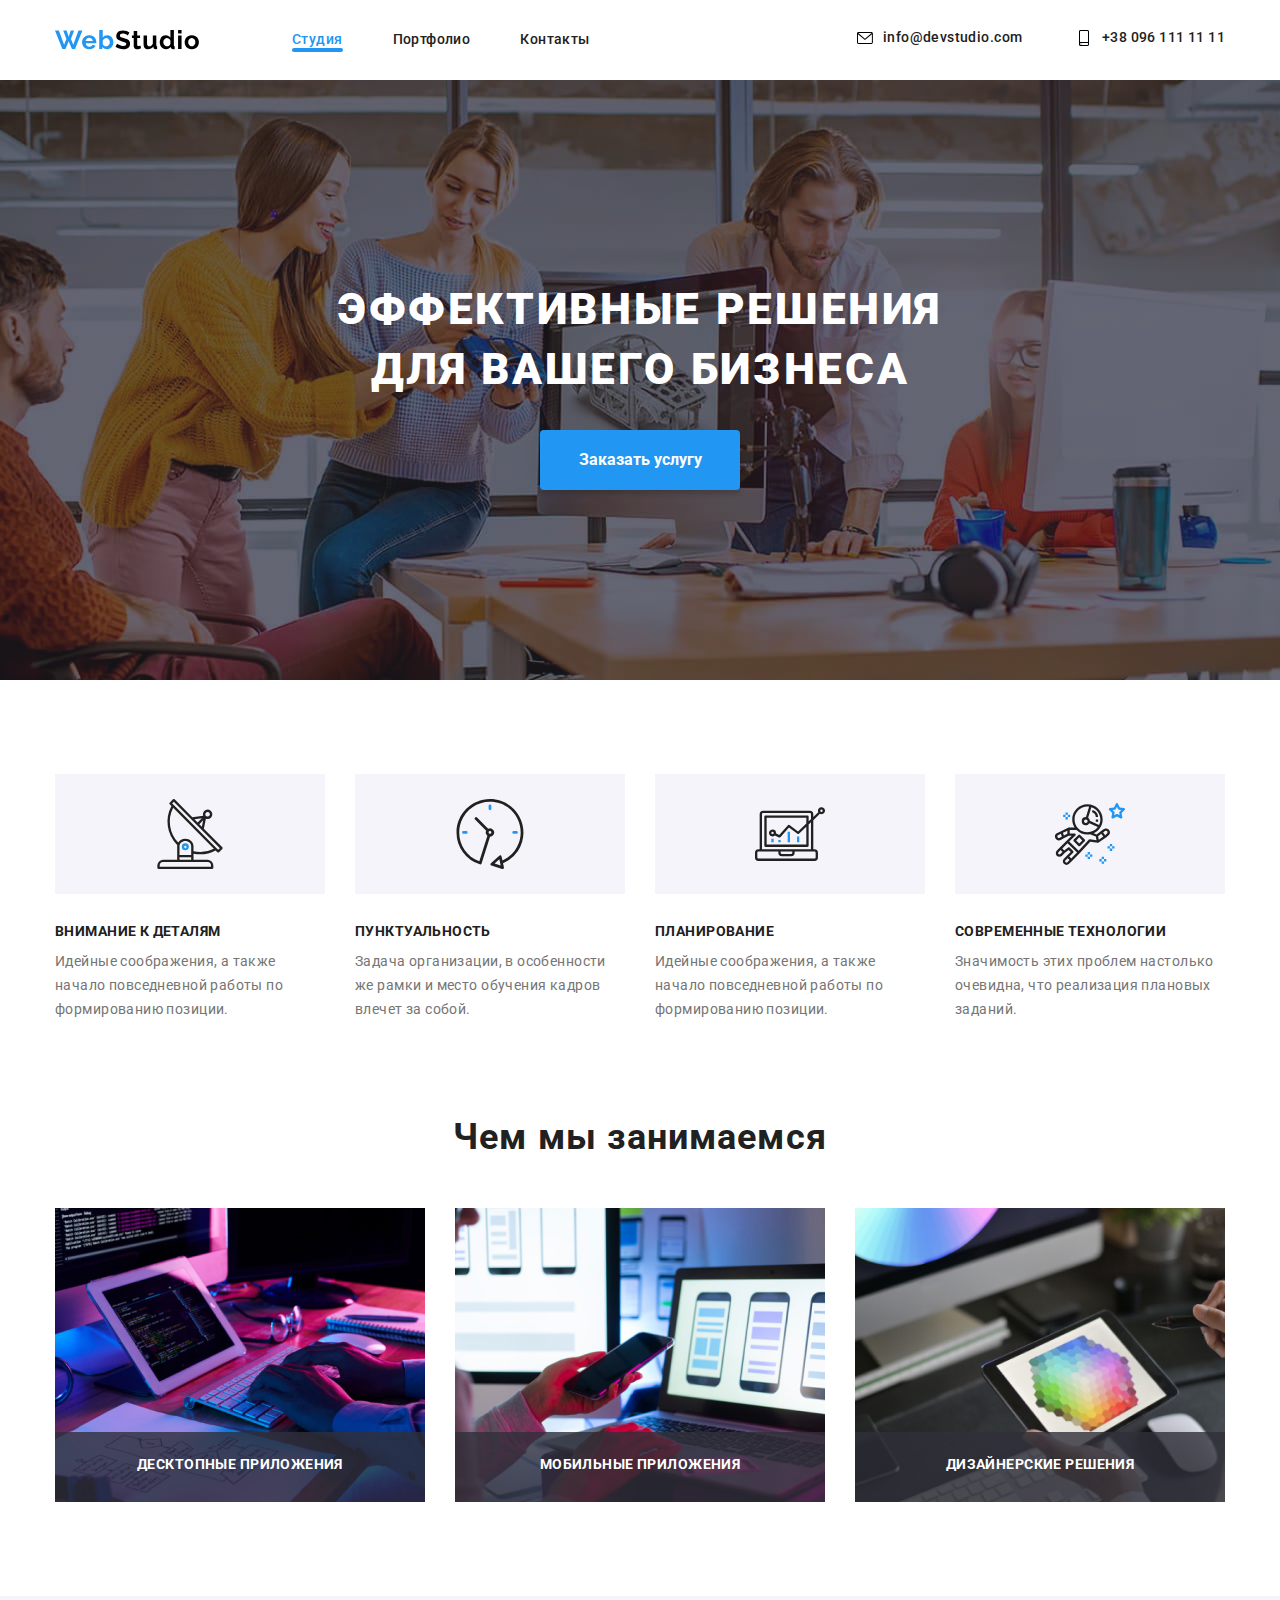
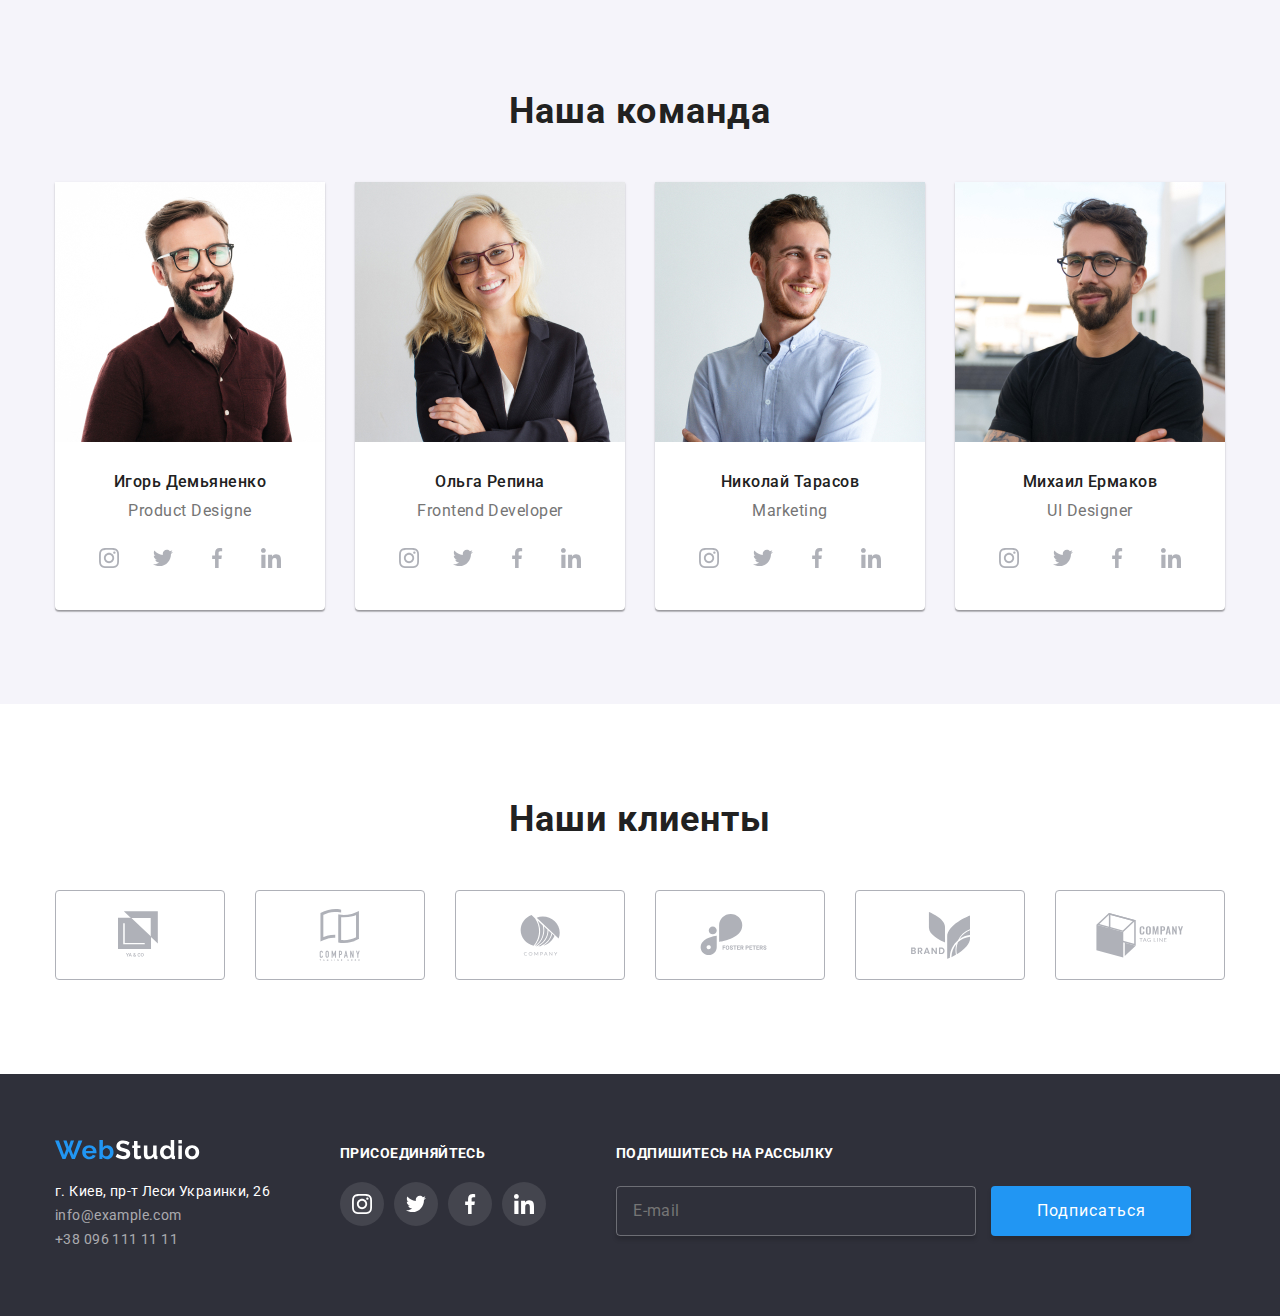
==== index.html @ f1ba2781 "Добавляет исходное состояние" ====
<!DOCTYPE html>
<html lang="ru">
<head>
    <meta charset="UTF-8">
    <meta name="viewport" content="width=device-width, initial-scale=1.0">
    <title>WebStudio</title>
    <link href="https://fonts.googleapis.com/css2?family=Montserrat:ital@1&family=Roboto:ital,wght@0,400;0,500;0,700;0,900;1,700&display=swap" rel="stylesheet">
    <link rel="stylesheet" href="https://cdnjs.cloudflare.com/ajax/libs/modern-normalize/1.0.0/modern-normalize.min.css">
    <link rel="stylesheet" href="./css/styles.css">

</head>
<body>
<!--navigation--> 
  <header>
    <div class="container header-nav">
        <nav class="site-nav">
            <img src="./images/WebStudio1.svg" class="logo" alt="WebStudio"/>
            <ul class="list-nav">
                <li><a href="index.html" class="header-link current">Студия</a></li>
                <li><a href="portfolio.html" class="header-link">Портфолио</a></li>
                <li><a href="#address" class="header-link">Контакты</a></li>
            </ul>      
        </nav>
        <ul class="mail-link">
            <li class="mail-link-item">
                <a href="mailto:info@devstudio.com" class="header-link letter">
                    <svg class="header-link-svg">
                        <use href="./images/sprite.svg#envelope"></use>
                    </svg>
                    <span>
                        info@devstudio.com
                    </span>
                </a>
            </li>
            <li class="mail-link-item">
                <a href="tel:+380961111111" class="header-link phone">
                    <svg class="header-link-svg">
                        <use href="./images/sprite.svg#smartphone"></use>
                    </svg>
                    +38 096 111 11 11
                </a>
            </li>
        </ul>
    </div>     
  </header> 

  <!--order service-->
  <section class="hero">
      <div class="overlay">
            <h1 class="main-title">Эффективные решения <br> для вашего бизнеса</h1>  
            <button data-modal-open type="button" class="button">Заказать услугу</button>
     </div>   
</section>  

  <!--advantages--> 
<section class="advantages">
        <div class="container">
            <h2 class="visually-hidden">Преимущества</h2> 
            <ul class="advantages-list">
                <li class="advantages-icon antenna">
                    <h3 class="advantages-title">Внимание к деталям</h3>
                    <p class="advantages-title-margin">Идейные соображения, а также начало повседневной работы по формированию позиции.</p>
                </li>
                <li class="advantages-icon clock">
                    <h3 class="advantages-title">Пунктуальность</h3>
                    <p class="advantages-title-margin">Задача организации, в особенности же рамки и место обучения кадров влечет за собой.</p>
                </li>
                <li class="advantages-icon diagram">
                    <h3 class="advantages-title">Планирование</h3>
                    <p class="advantages-title-margin">Идейные соображения, а также начало повседневной работы по формированию позиции.</p>
                </li>
                <li class="advantages-icon astronaut">
                    <h3 class="advantages-title">Современные технологии</h3>
                    <p class="advantages-title-margin">Значимость этих проблем настолько очевидна, что реализация плановых заданий.</p>
                </li>
            </ul>
        </div>
        </section>

<!--service list-->
<section class="services">
       <div class="container">
           <h2 class="title">Чем мы занимаемся</h2>
           <ul class="services-list">
               <li class="services-list-item">
                   <a href=""><img src="./images/box1.jpg" alt="Программирование"></a>
                   <p>Десктопные приложения</p>
                </li>
               <li class="services-list-item">
                   <a href=""><img src="./images/box2.jpg" alt="Верстка"></a>
                   <p>Мобильные приложения</p>
                </li>
               <li class="services-list-item">
                   <a href=""><img src="./images/box3.jpg" alt="Дизайн"></a>
                   <p>Дизайнерские решения</p>
                </li>
           </ul>
        </div>
</section>

<!--team-->
<section class="team">
       <div class="container">
       <h2 class="title">Наша команда</h2>
       <ul class="team-list">
           <li class="team-member">
               <img src="./images/img.jpg" alt="Фото дизайнера"/>
               <h3 class="name">Игорь Демьяненко</h3>
               <p class="position">Product Designe</p>
               <ul class="social-icons">
                   <li class="social-icons-item">
                       <a class="social-icons-link" href="http://instagram.com/" target="_blank" rel="noopener noreferer" aria-label="instagram">
                             <svg class="social-icons-svg">
                                 <use href="./images/sprite.svg#instagram"></use>
                             </svg>
                       </a>
                   </li>
                   <li class="social-icons-item">
                       <a class="social-icons-link" href="http://twitter.com/" target="_blank" rel="noopener noreferer" aria-label="twitter">
                             <svg class="social-icons-svg">
                                 <use href="./images/sprite.svg#twitter"></use>
                             </svg>
                       </a>
                   </li>
                   <li class="social-icons-item">
                       <a class="social-icons-link" href="http://facebook.com" target="_blank" rel="noopener noreferer" aria-label="facebook">
                            <svg class="social-icons-svg">
                                <use href="./images/sprite.svg#facebook"></use>
                            </svg>
                       </a>
                   </li>
                   <li class="social-icons-item">
                       <a class="social-icons-link" href="http://linkedin.com/" target="_blank" rel="noopener noreferer" aria-label="linkedin">
                           <svg class="social-icons-svg">
                               <use href="./images/sprite.svg#linkedin"></use>
                           </svg>
                       </a>
                  </li>
                </ul>  
           </li>
       
           <li class="team-member">
               <img src="./images/img(1).jpg" alt="Фото разработчика"/>
               <h3 class="name">Ольга Репина</h3>
               <p class="position">Frontend Developer</p>
               <ul class="social-icons">
                <li class="social-icons-item">
                    <a class="social-icons-link" href="http://instagram.com/" target="_blank" rel="noopener noreferer" aria-label="instagram">
                          <svg class="social-icons-svg">
                              <use href="./images/sprite.svg#instagram"></use>
                          </svg>
                    </a>
                </li>
                <li class="social-icons-item">
                    <a class="social-icons-link" href="http://twitter.com/" target="_blank" rel="noopener noreferer" aria-label="twitter">
                          <svg class="social-icons-svg">
                              <use href="./images/sprite.svg#twitter"></use>
                          </svg>
                    </a>
                </li>
                <li class="social-icons-item">
                    <a class="social-icons-link" href="http://facebook.com" target="_blank" rel="noopener noreferer" aria-label="facebook">
                         <svg class="social-icons-svg">
                             <use href="./images/sprite.svg#facebook"></use>
                         </svg>
                    </a>
                </li>
                <li class="social-icons-item">
                    <a class="social-icons-link" href="http://linkedin.com/" target="_blank" rel="noopener noreferer" aria-label="linkedin">
                        <svg class="social-icons-svg">
                            <use href="./images/sprite.svg#linkedin"></use>
                        </svg>
                    </a>
               </li>
             </ul>  
           </li>
       
           <li class="team-member">
               <img src="./images/img(2).jpg" alt="Фото маркетолога"/>
               <h3 class="name">Николай Тарасов</h3>
               <p class="position">Marketing</p>
               <ul class="social-icons">
                <li class="social-icons-item">
                    <a class="social-icons-link" href="http://instagram.com/" target="_blank" rel="noopener noreferer" aria-label="instagram">
                          <svg class="social-icons-svg">
                              <use href="./images/sprite.svg#instagram"></use>
                          </svg>
                    </a>
                </li>
                <li class="social-icons-item">
                    <a class="social-icons-link" href="http://twitter.com/" target="_blank" rel="noopener noreferer" aria-label="twitter">
                          <svg class="social-icons-svg">
                              <use href="./images/sprite.svg#twitter"></use>
                          </svg>
                    </a>
                </li>
                <li class="social-icons-item">
                    <a class="social-icons-link" href="http://facebook.com" target="_blank" rel="noopener noreferer" aria-label="facebook">
                         <svg class="social-icons-svg">
                             <use href="./images/sprite.svg#facebook"></use>
                         </svg>
                    </a>
                </li>
                <li class="social-icons-item">
                    <a class="social-icons-link" href="http://linkedin.com/" target="_blank" rel="noopener noreferer" aria-label="linkedin">
                        <svg class="social-icons-svg">
                            <use href="./images/sprite.svg#linkedin"></use>
                        </svg>
                    </a>
               </li>
             </ul>  
           </li>
           
           <li class="team-member">
               <img src="./images/img(6).jpg" alt="Фото дизайнера"/>
               <h3 class="name">Михаил Ермаков</h3>
               <p class="position">UI Designer</p>
               <ul class="social-icons">
                <li class="social-icons-item">
                    <a class="social-icons-link" href="http://instagram.com/" target="_blank" rel="noopener noreferer" aria-label="instagram">
                          <svg class="social-icons-svg">
                              <use href="./images/sprite.svg#instagram"></use>
                          </svg>
                    </a>
                </li>
                <li class="social-icons-item">
                    <a class="social-icons-link" href="http://twitter.com/" target="_blank" rel="noopener noreferer" aria-label="twitter">
                          <svg class="social-icons-svg">
                              <use href="./images/sprite.svg#twitter"></use>
                          </svg>
                    </a>
                </li>
                <li class="social-icons-item">
                    <a class="social-icons-link" href="http://facebook.com" target="_blank" rel="noopener noreferer" aria-label="facebook">
                         <svg class="social-icons-svg">
                             <use href="./images/sprite.svg#facebook"></use>
                         </svg>
                    </a>
                </li>
                <li class="social-icons-item">
                    <a class="social-icons-link" href="http://linkedin.com/" target="_blank" rel="noopener noreferer" aria-label="linkedin">
                        <svg class="social-icons-svg">
                            <use href="./images/sprite.svg#linkedin"></use>
                        </svg>
                    </a>
               </li>
             </ul>  
            </li>
           </ul>
        </div>
</section>
<!--clients-->
<section class="clients">
    <div class="container">
        <h2 class="title">Наши клиенты</h2>
        <ul class="clients-list">
            <li class="clients-item">
                <a href="" class="clients-item-link" target="_blank" rel="noopener noreferer">
                    <svg class="clients-icons-svg" width="44" height="49">
                        <use href="./images/sprite.svg#logo1"></use>
                    </svg>
                </a>
            </li>
            <li class="clients-item">
                <a href="" class="clients-item-link" target="_blank" rel="noopener noreferer">
                    <svg class="clients-icons-svg" width="60" height="52">
                        <use href="./images/sprite.svg#logo2"></use>
                    </svg>
                </a>
            </li>
            <li class="clients-item">
                <a href="" class="clients-item-link" target="_blank" rel="noopener noreferer">
                    <svg class="clients-icons-svg" width="43" height="41">
                        <use href="./images/sprite.svg#logo3"></use>
                    </svg>
                </a>
            </li>
            <li class="clients-item">
                <a href="" class="clients-item-link" target="_blank" rel="noopener noreferer">
                    <svg class="clients-icons-svg" width="80" height="42">
                        <use href="./images/sprite.svg#logo4"></use>
                    </svg>
                </a>
            </li>
            <li class="clients-item">
                <a href="" class="clients-item-link" target="_blank" rel="noopener noreferer">
                    <svg class="clients-icons-svg" width="59" height="47">
                        <use href="./images/sprite.svg#logo5"></use>
                    </svg>
                </a>
            </li>
            <li class="clients-item">
                <a href="" class="clients-item-link" target="_blank" rel="noopener noreferer">
                    <svg class="clients-icons-svg" width="88" height="45">
                        <use href="./images/sprite.svg#logo6"></use>
                    </svg>
                </a>
            </li>
        </ul> 
    </div>  
</section>  

<!-- footer -->
<footer>
    <div class="container">
        <div class="footer-address">
            <a href="">
                <img class="footer-logo" src="./images/WebStudio2.svg" alt="WebStudio"/>
            </a>
            <address id="address">
                    <ul class="footer-list">
                        <li><a href="https://goo.gl/maps/m4mjGwHPQbm8q62E6" target="_blank" rel="noopener noreferer" class="footer-address-link">г. Киев, пр-т Леси Украинки, 26</a></li>
                        <li><a href="mailto:info@example.com" class="footer-link">info@example.com</a></li>
                        <li><a href="tel:+380961111111" class="footer-link">+38 096 111 11 11</a></li>
                    </ul>      
                </address>
       </div>
            <div class="join">
                <h3>Присоединяйтесь</h3>
                <ul class="social-icons">
                    <li class="social-icons-item">
                        <a class="social-icons-link" href="http://instagram.com/" target="_blank" rel="noopener noreferer" aria-label="instagram">
                            <svg class="social-icons-svg">
                                <use href="./images/sprite.svg#instagram"></use>
                            </svg>
                        </a>
                    </li>
                    <li class="social-icons-item">
                        <a class="social-icons-link" href="http://twitter.com/" target="_blank" rel="noopener noreferer" aria-label="twitter">
                            <svg class="social-icons-svg">
                                <use href="./images/sprite.svg#twitter"></use>
                            </svg>
                        </a>
                    </li>
                    <li class="social-icons-item">
                        <a class="social-icons-link" href="http://facebook.com" target="_blank" rel="noopener noreferer" aria-label="facebook">
                            <svg class="social-icons-svg">
                                <use href="./images/sprite.svg#facebook"></use>
                            </svg>
                        </a>
                    </li>
                    <li class="social-icons-item">
                        <a class="social-icons-link" href="http://linkedin.com/" target="_blank" rel="noopener noreferer" aria-label="linkedin">
                            <svg class="social-icons-svg">
                                <use href="./images/sprite.svg#linkedin"></use>
                            </svg>
                        </a>
                    </li>
                </ul>    
            </div>
            <div class="join">
                <h3>Подпишитесь на рассылку</h3>
                <form>
                    <input class="field-input-footer" type="email" name="email" id="email" placeholder="E-mail">
                    <label for="email">
                        <button class="field-button">Подписаться
                            <!-- <svg>
                                <use href="./images/sprite.svg#send"></use>
                            </svg> -->
                        </button>
                    </label>
                </form>
                
            </div>
            
  </div>
    </footer>

    <div class="backdrop is-hidden" data-modal>
        <div class="modal">
            <button data-modal-close>Закрыть</button>
            <form class="field">
                <h3 class="modal-title">Оставьте свои данные,мы Вам перезвоним</h3>
                <div class="input-svg">
                    <label class="field-label"for="name">Имя</label>
                    <input class="field-input" type="text" name="name" id="name" pattern="^[А-Яа-яЁё\s]+$">
                    <svg class="modal-svg">
                        <use href="./images/sprite2.svg#person"></use>
                    </svg>
                </div>

                <div class="input-svg">
                    <label class="field-label"for="tel">Телефон</label>
                    <input class="field-input" type="tel" name="tel" id="tel" pattern="">
                    <svg class="modal-svg">
                        <use href="./images/sprite2.svg#phone"></use>
                    </svg>
                </div>

               <div class="input-svg">
                   <label class="field-label"for="email">Почта</label>
                    <input class="field-input" type="email" name="email" id="email">
                    <svg class="modal-svg">
                        <use href="./images/sprite2.svg#email"></use>
                    </svg>
               </div>

               <div class="input-svg">
                   <label class="field-label"for="comment">Комментарий</label>
                   <textarea class="comment" name="comment" id="comment" cols="30" rows="10" placeholder="Введите текст"></textarea>
               </div>

               <div class="input-svg">
                   <label class="field-label hidden-checkbox"for="agree">
                       <input class="checkbox" type="checkbox" name="agree" value="agree" id="agree">
                       <span class="icon"></span>
                       <span class="agree">Coглашаюсь с рассылкой и принимаю</span>
                       <a class="agree-link" href="" target="_blank" rel="noopener noreferer">Условия договора</a>
                   </label>
               </div>
                <div class="field-button-position">
                    <button class="field-button">Отправить</button>
                </div>
                    


            </form>
        </div>
    </div>
    <script src="./js/modal.js"></script>
</body>
</html>
---- css/styles.css ----
/*general*/
html {
    box-sizing: border-box;
}
*,
*::before,
*::after {
    box-sizing: inherit;
}
h1,h2,h3,ul {
    margin-top: 0;
    margin-bottom: 0;
}
img {
    display: block;
    max-width: 100%;
    height: auto;
  }

  .visually-hidden {
    position: absolute !important;
    clip: rect(1px 1px 1px 1px);
    clip: rect(1px, 1px, 1px, 1px);
    padding: 0 !important;
    border: 0 !important;
    height: 1px !important;
    width: 1px !important;
    overflow: hidden;
  }
:root {
   --primary-text-color: #757575;
   --secondary-text-color: #212121;
   --main-title-text-color: #ffffff;
   --title-text-color: #000000;
   --accent-color: #2196F3;
   --background-color: #2F303A;
   --backdrop-color: rgba(0, 0, 0, 0.2);
   --background-color-opacity: rgba(47, 48, 58, 0.8);
   --backgroud-accent-color-opacity: rgba(33, 150, 243, 0.9);
   --secndary-background-color: #F5F4FA;
   --filter-button-color: #F5F4FA;
   --background-icon: #F5F4FA;
   --border-color: #AFB1B8;
   --footer-link-color: rgba(255, 255, 255, 0.6);
   --footer-social-icon: rgba(255, 255, 255, 0.1);
   --modal-borders-color: rgba(33, 33, 33, 0.2);
   --modal-textarea-color: rgba(117, 117, 117, 0.5);
   --footer-input-border-color: rgba(255, 255, 255, 0.3);
}

body {
    font-family: 'Roboto', sans-serif;
    font-weight: 400;
    font-size: 14px;
    line-height: 1.71;
    letter-spacing: 0.03em;
    color: var(--primary-text-color);
    margin: 0;
}
ul {
    list-style: none;
    padding-left: 0;
    margin-left: 0;
   }
/*hero*/
.hero {
    background-color: var(--background-color);
    text-align: center;
}
/*links*/
a:hover,
a:focus {
    color: var(--accent-color);
}
.header-link {
    display: flex;
    text-decoration: none;
    font-weight: 500;
    color: var(--secondary-text-color);
    align-items: center;

    transition: 250ms cubic-bezier(0.4, 0, 0.2, 1);
}

.header-link {
    margin-right: 50px;
}

.header-link.phone {
    margin-right: 0;
}

.header-link.phone,
.header-link.letter {
    display: flex;
    align-items: center;
}


.header-link:hover {
    fill: var(--accent-color);
}

.current {
    color: var(--accent-color);
}

.projects-link {
    text-decoration: none;
    display: inline-block;
    font-weight: 500;
    font-size: 16px;
    line-height: 1.62;
    letter-spacing: 0.03em;
    box-shadow: 0px 3px 1px rgba(0, 0, 0, 0.1), 0px 1px 2px rgba(0, 0, 0, 0.08), 0px 2px 2px rgba(0, 0, 0, 0.12);
    border-radius: 4px;
    color: var(--secondary-text-color);
    background-color: var(--filter-button-color);
    padding-left: 22px;
    padding-right: 22px;
    padding-top: 6px;
    padding-bottom: 6px;
    margin-bottom: 45px;
    margin-right: 8px;
    text-align: center;

    transition: 250ms cubic-bezier(0.4, 0, 0.2, 1);
    }

.footer-address-link {
    text-decoration: none;
    font-style: normal;
    font-weight: 400;
    font-size: 14px;
    line-height: 1.71;
    letter-spacing: 0.03em;
    color: var(--main-title-text-color);   

    transition: 250ms cubic-bezier(0.4, 0, 0.2, 1);
}

.footer-list {
    margin-top: 20px;

}
.footer-link {
    text-decoration: none;
    font-style: normal;
    font-weight: 400;
    font-size: 14px;
    line-height: 1.71;
    letter-spacing: 0.03em;
    color: var(--footer-link-color);

    transition: 250ms cubic-bezier(0.4, 0, 0.2, 1);
}
/*button*/
.button {
    display: inline-block;
    width: 200px;
    height: 60px;
    font-family: inherit; 
    font-weight: 700;
    font-size: 16px;
    line-height: 1.88 ;
    background-color: var(--accent-color);
    color: var(--main-title-text-color);
    padding: 10px 32px;
    min-width: 200px;
    text-align: center;
    box-shadow: 0px 4px 4px rgba(0, 0, 0, 0.15);
    border-radius: 4px;
    cursor: pointer;
    border: 0px;

    
    transition: 250ms cubic-bezier(0.4, 0, 0.2, 1);
   
}  

.button:hover,
.button:focus {  
    background-color: var(--filter-button-color);
    color: var(--secondary-text-color);
}

/*site-titles*/
.main-title {
    font-weight: 900;
    font-size: 44px;
    text-align: center;
    line-height: 1.36;
    letter-spacing: 0.06em;
    text-transform: uppercase;  
    color: var(--main-title-text-color);
    padding-top: 200px;
    padding-bottom: 30px;
}
        
.advantages-title {
    font-family: Roboto; sans-serif;
    font-weight: 700;
    font-size: 14px;
    line-height: 1.14;
    letter-spacing: 0.03em;
    text-transform: uppercase;
    color: var(--secondary-text-color);

    padding-bottom: 10px;
}

.title {
    font-weight: 700;
    font-size: 36px;
    line-height: 1.17;
    text-align: center;
    letter-spacing: 0.03em;
    color: var(--secondary-text-color);

    padding-bottom: 50px;
}

.projects-title {
    font-weight: 700;
    font-size: 18px;
    line-height: 2.00;
    letter-spacing: 0.06em;
    color: var(--secondary-text-color);
    
    margin-top: 20px;
}
/*team*/
.team {
    padding-bottom: 94px;
    background-color: var(--secndary-background-color);
}

.team-list {
    display: flex;
    justify-content: space-between;
}

.team-member:not(:last-child) {
    margin-right: 30px;
}
.team-member {
    background: var(--main-title-text-color);
    box-shadow: 0px 1px 3px rgba(0, 0, 0, 0.12), 0px 1px 1px rgba(0, 0, 0, 0.14), 0px 2px 1px rgba(0, 0, 0, 0.2);
    border-radius: 0px 0px 4px 4px;
}

.name {
    font-weight: 500;
    font-size: 16px;
    line-height: 1.19;
    text-align: center;
    letter-spacing: 0.03em;
    color: var(--secondary-text-color);
    
    padding-top: 30px;
    padding-bottom: 10px;
}

.position {
    font-weight: 400;
    font-size: 16px;
    line-height: 1.19;
    text-align: center;
    letter-spacing: 0.03em;
    color: var(--primary-text-color);

     margin: 0;

}
/*footer*/
footer {
   background: var(--background-color)
}
footer .container {
    display: flex;
    padding-top: 60px;
    padding-bottom: 60px;
}

.footer-logo {
    margin-top: 6px;
}

.join>h3 {
    margin-top: 12px;
    display: inline-block;
    font-weight: 700;
    font-size: 14px;
    line-height: 1.1;
    letter-spacing: 0.03em;
    text-transform: uppercase;
    color: var(--main-title-text-color);
}

.join {
    margin-left: 70px;
}

footer .social-icons-link {
    background: var( --footer-social-icon);
    transition: 250ms cubic-bezier(0.4, 0, 0.2, 1);
}


footer .social-icons-link:hover,
footer .social-icons-link:focus {
    background-color: var(--accent-color);
}

.social-icons-link:hover .social-icons-svg,
.social-icons-link:focus .social-icons-svg {
    fill: var(--main-title-text-color);
}
 footer .social-icons-svg {
    fill: var(--main-title-text-color);
 }

/*arrangement of elements*/
.container {
    width: 1200px;
    padding-left: 15px;
    padding-right: 15px;
    padding-top: 94px;
    margin-left: auto;
    margin-right: auto;
}
header>.container.header-nav {
    display: flex;
    padding-top: 0px;
    align-items: center;
}

.list-nav {
    display: flex;
    align-items: center;
}
.logo {
    margin-top: 30px;
    margin-bottom: 30px;
    margin-right: 93px;
}
.mail-link {
    margin-left: auto;
}

.mail-link li {
    display: inline-flex;
    align-items: center;
}

.header-link-svg {
    height: 16px;
    width: 16px;
    margin-right: 10px;
}
.phone,
.letter {
    display: inline;
}

.advantages-title-margin {
    margin-bottom: 0;
    margin-top: 0;
}
.project-item {
    margin-top: 4px;
    margin-bottom: 20px;
    color: var(--primary-text-color)
}

.site-nav {
   display: flex;
   justify-content: center;
   align-items: center;
}
.site-nav>li {
    margin-right: 8px;
    margin-bottom: 34px;
    }
.site-nav>li:last-child {
    margin-right: 0px;
}
.advantages-list {
    display: flex;
    justify-content: space-between;
}
.advantages-list>li {
    width: 270px;
}
.services .container {
    padding-bottom: 94px;
}
.services-list {
    display: flex;
    justify-content: space-between;
}

.portfolio-list {
    display: flex;
    flex-wrap: wrap;
    padding-bottom: 94px;
}
.portfolio-list-item {
    width: 370px;
    margin-right: 30px;
    margin-bottom: 30px;
    background-color: var(--main-title-text-color);
    border: 1px solid #EEEEEE;
}
.portfolio-list-item:nth-child(3n) {
    margin-right: 0px;
}

.portfolio-list-item:nth-last-child(-n+3) {
    margin-bottom: 0px;
}
.projects-link:last-child {
    margin-right: 0;
} 

/* background */
.overlay {
    max-width: 1600px;
    height: 600px;
    margin-left: auto;
    margin-right: auto;
    background-image: linear-gradient(
    to right,
    rgba(47, 48, 58, 0.4),
    rgba(47, 48, 58, 0.4)
    ),
    url(../images/Img111\(1\).jpg);
    background-repeat: no-repeat;
    background-position: center;
}

.advantages-icon::before {
    content: '';
    display: block;
    height: 120px;
    background: var(--background-icon);
    background-size: 70px;
    background-position: center;
    background-repeat: no-repeat;
    margin-bottom: 30px;
}

.antenna::before {
    background-image: url('../images/antenna1.svg');
}

.clock::before {
    background-image: url('../images/clock1.svg');
}

.diagram::before {
    background-image: url('../images/diagram1.svg');
}

.astronaut::before {
    background-image: url('../images/astronaut1.svg');
}

 .current::after {
     content: '';
     display: block;
     width: 100%;
     height: 4px;
     background-color: var(--accent-color);
     border-radius: 2px;
     position: absolute;
     bottom: 0;
     left: 0;
 }

 .header-link.current {
     position: relative;
 }

.header-link.current {
    align-items: flex-end;
}


/* svg */
 .social-icons {
     display: flex;
     justify-content: center;
     align-items: center;
     margin-top: 16px;
     margin-bottom: 30px;
 }

 .social-icons-link {
     display: flex;
     justify-content: center;
     align-items: center;
     width: 44px;
     height: 44px;
     border-radius: 50%;
     background-color: var(--main-title-text-color);  

     transition: 250ms cubic-bezier(0.4, 0, 0.2, 1);  
}
    
 .social-icons-item:not(:last-child) {
    margin-right: 10px;    
 }

 .social-icons-svg {
     height: 20px;
     width: 20px;
     fill: var(--border-color);

     transition: 250ms cubic-bezier(0.4, 0, 0.2, 1);
 }
 
.social-icons-link:hover,
.social-icons-link:focus {
    background-color: var(--accent-color);
}

.social-icons-link:hover .social-icons-svg,
.social-icons-link:focus .social-icons-svg {
    fill: var(--main-title-text-color);
}

.clients-list {
    display: flex;
    justify-content: space-between;
    padding-bottom: 94px;
}

.clients-item-link {
    height: 90px;
    width: 170px;
    border: 1px solid var(--border-color);
    display: flex;
    border-radius: 4px;
    justify-content: center;
    align-items: center; 
    
    transition: 250ms cubic-bezier(0.4, 0, 0.2, 1);
}

.clients-icons-svg {
     fill: var(--border-color);
     transition: 250ms cubic-bezier(0.4, 0, 0.2, 1);
 }

 .clients-item-link:hover .clients-icons-svg,
 .clients-item-link:focus .clients-icons-svg {
     fill: var(--accent-color);
}
    
 .clients-item-link:hover,
 .clients-item-link:focus {
    border-color: var(--accent-color);        
 }
/* position */
 .services-list-item {
     position: relative;
     display: flex;
     justify-content: center;
     align-items: flex-end;
    }
    
    .services-list-item::after {
        position: absolute;
        content: '';
        display: block;
        width: 100%;
        height: 70px;
        background-color: var(--background-color-opacity); 
        z-index: 1;
    }
    
    .services-list-item>p {
        position: absolute;
        z-index: 2;
        color: var(--main-title-text-color);
        text-transform: uppercase;
        font-family: inherit; 
        font-weight: 700;
        margin: 0; 
        padding-bottom: 25px;
}

.portfolio-item-hover {
    position: relative;
    overflow: hidden;
}

.portfolio-item-hover>p {
    position: absolute;
    left: 0;
    top: 0;
    transform: translateY(100%);
    display: flex;
    align-items: center;
    
    
    font-family: inherit; 
    font-weight: 400;
    font-size: 18px;
    line-height: 1.56;
    letter-spacing: 0.03em;
    margin: 0;
    padding: 24px;
    
    opacity: 0;
    
    
    transition-duration: 250ms;
    transition-timing-function: cubic-bezier(0.4, 0, 0.2, 1);
    
    color: var(--main-title-text-color);
    background-color: var(--backgroud-accent-color-opacity);
    width: 100%;
    height: 100%;
}

a {
    text-decoration: none;
}

.portfolio-list-item>a:hover p,
.portfolio-list-item>a:focus p {
    opacity: 1;
    transform: translateY(0);

}

.portfolio-list-item:hover,
.portfolio-list-item:focus {
    box-shadow: 0px 1px 1px rgba(0, 0, 0, 0.12), 0px 4px 4px rgba(0, 0, 0, 0.06), 1px 4px 6px rgba(0, 0, 0, 0.16)
}
 
/* Modal */

.backdrop {
    position: fixed;
    top: 0;
    left: 0;
    width: 100%;
    height: 100%;
    background-color: var(--backdrop-color);
    opacity: 1;
    transition: opacity 250ms cubic-bezier(0.4, 0, 0.2, 1);
    z-index: 10;
}

.backdrop.is-hidden {
    opacity: 0;
    pointer-events: none;
    visibility: hidden;
}

.backdrop.is-hidden .modal {
    transform: translate(-50%,-50%) scale(1.1);
}

.modal {
    position: absolute;
    top: 50%;
    left: 50%;
    width: 528px;
    height: 581px;
    border-radius: 4px;
    background-color: var(--main-title-text-color);
    transform: translate(-50%,-50%) scale(1);
    transition: transform 250ms cubic-bezier(0.4, 0, 0.2, 1);
}

/* Forms */

.field {
    display: flex;
    flex-direction: column;
    padding: 40px;
}

.comment {
    resize: none;
    width: 448px;
    height: 96px;
    font-weight: 400;
    font-size: 14px;
    line-height: 1.14;
    letter-spacing: 0.01em;
    border: 1px solid;
    border-color: var(--modal-borders-color);
    color: var(--modal-textarea-color);
    padding: 12px 16px;
}

.modal-title {
    font-weight: 700;
    font-size: 20px;
    text-align: center;
    line-height: 1.15;
    letter-spacing: 0.03em;
    color: var(--secondary-text-color);
    margin-bottom: 12px;
 }

.field-label {
    top: 0;
    left: 0;
    font-weight: 400;
    font-size: 12px;
    line-height: 1.17;
    letter-spacing: 0.01em;
    color: var(--primary-text-color);
    margin-top: 10px;
    margin-bottom: 4px;
    
}

.field-input {
    display: inline-block;
    width: 448px;
    height: 40px;
    border: 1px solid;
    box-sizing: border-box;
    border-radius: 4px;
    border-color: var(--modal-borders-color);
    padding-left: 40px;
}

.field-input:hover +.modal-svg {
    fill: var(--accent-color);
}

.field-input:hover,
.comment:hover {
    border-color: var(--accent-color);
}

.agree>a {
    font-size: 14px;
    line-height: 1.71;  
    letter-spacing: 0.03em;
    color: var(--primary-text-color);
}

.agree-link {
    color: var(--accent-color);
    text-decoration: underline;
}

.field-button {
    display: inline-block;
    text-align: center;
    font-size: 16px;
    line-height: 1.88;
    letter-spacing: 0.06em;
    width: 200px;
    height: 50px;
    background-color: var(--accent-color);
    color: var(--main-title-text-color);
    box-shadow: 0px 4px 4px rgba(0, 0, 0, 0.15);
    border-radius: 4px;
    cursor: pointer;
    border: 0px;
    margin: 0 auto;
}

.field-button-position {
    padding-left: 124px;
    padding-top: 30px;
}

.checkbox,
.field-label {
    display: inline-block;
}

/* .input-svg:hover-within .modal-svg, */
.input-svg:focus-within .modal-svg {
   fill: var(--accent-color)
} 

 
 
/* footer form  */
.field-input-footer {
    display: inline-block;
    width: 360px;
    height: 50px;
    border: 1px solid;
    box-sizing: border-box;
    border-radius: 4px;
    box-shadow: 0px 4px 4px rgba(0, 0, 0, 0.15);
    border-color: var(--footer-input-border-color);
    background-color: transparent;
    margin-top: 20px;
    padding-left: 16px;
}

footer .field-button {
    margin-left: 12px;
}

.field-input-footer::placeholder {
    font-size: 16px;
    font-weight: 400;
    line-height: 1.25;
    letter-spacing: 0.03em;
}

.modal-svg {
    position: absolute;
    top: 70%;
    left: 10px;
    transform: translateY(-50%);
    width: 18px;
    height: 18px;
    fill: var(--secondary-text-color)
}

.input-svg {
    position: relative;
}

.checkbox {
    appearance: none;
    position: absolute;
}

.icon {
    display: inline-block;
    width: 16px;
    height: 15px;
    border: 2px solid var(--secondary-text-color);
    border-radius: 4px;
    margin-right: 8px;  
}

.field-label.hidden-checkbox {
    display: flex;
    align-items: center;
    justify-content: center;
}

.agree {
    margin-right: 5px;
}

.checkbox:checked + .icon {
    background-image: url(../images/check.svg);
    background-size: contain;
    background-origin: border-box;
    border-color: transparent;
}
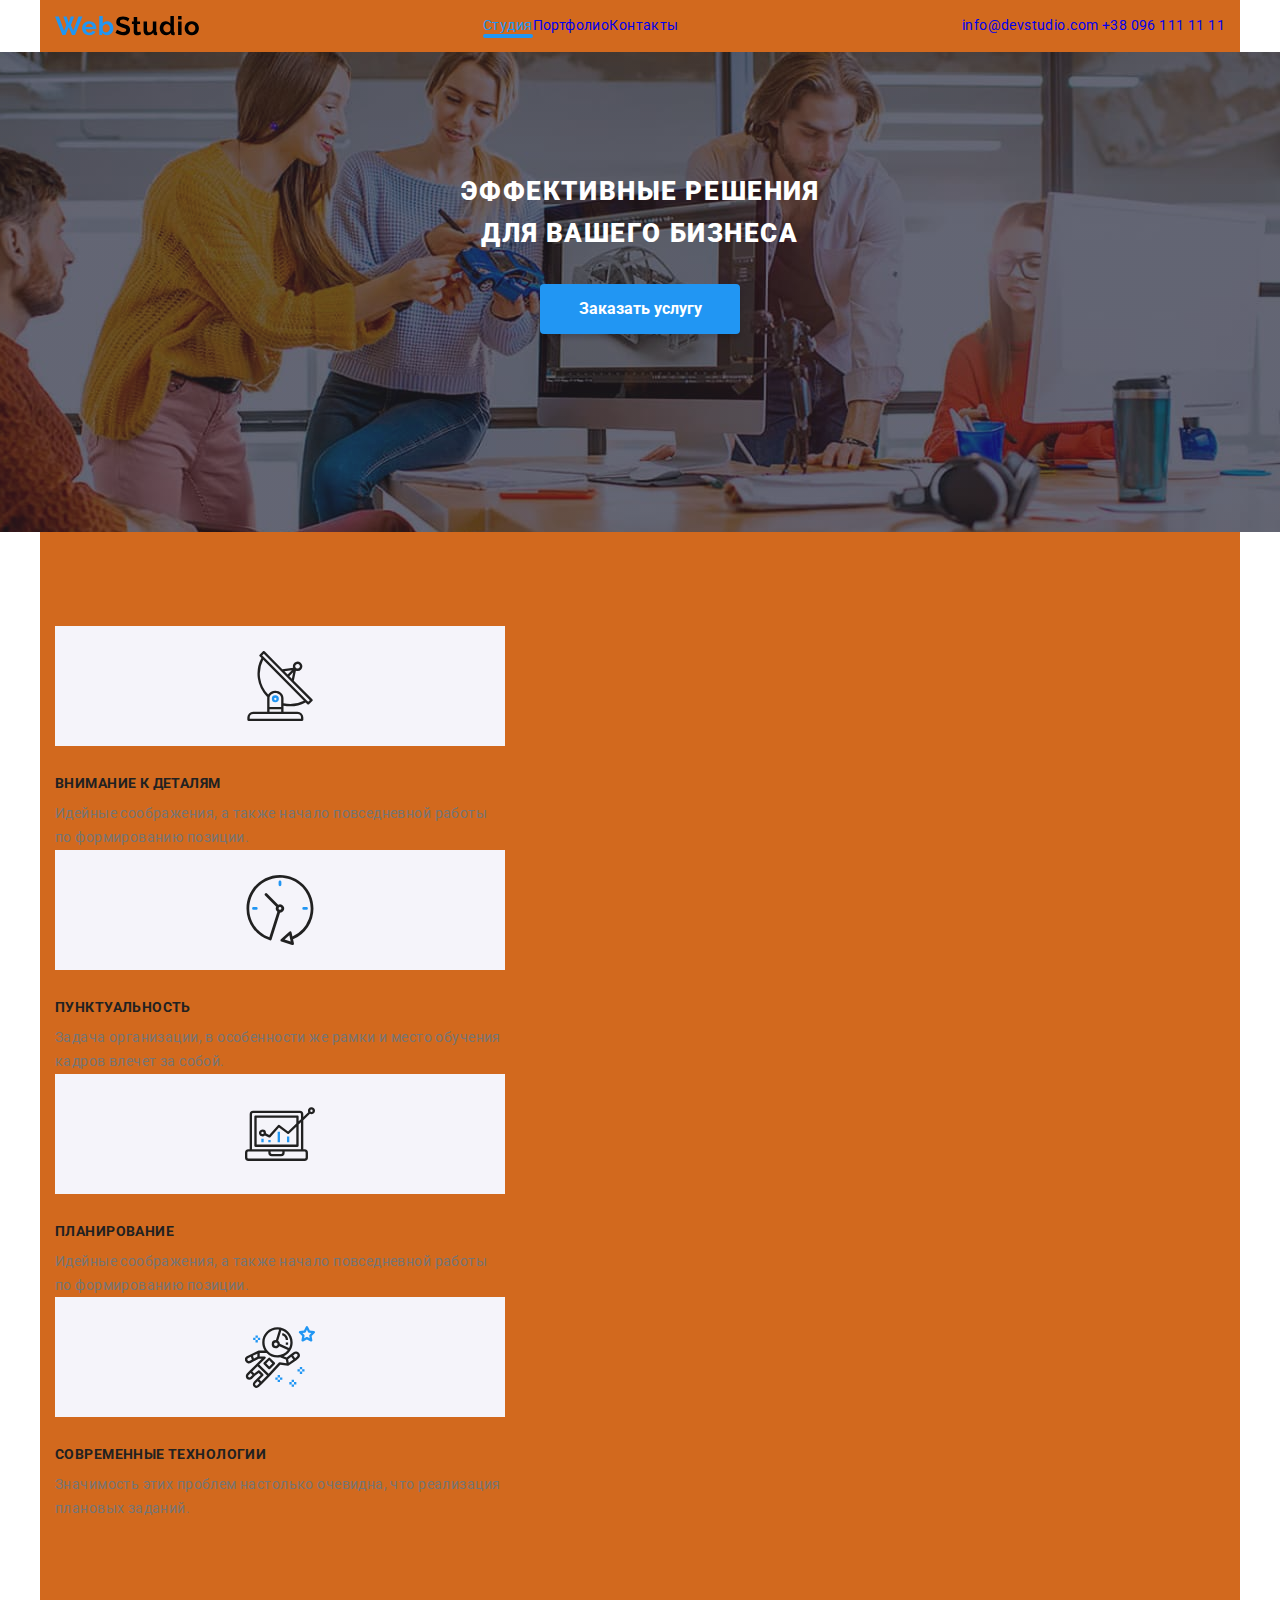
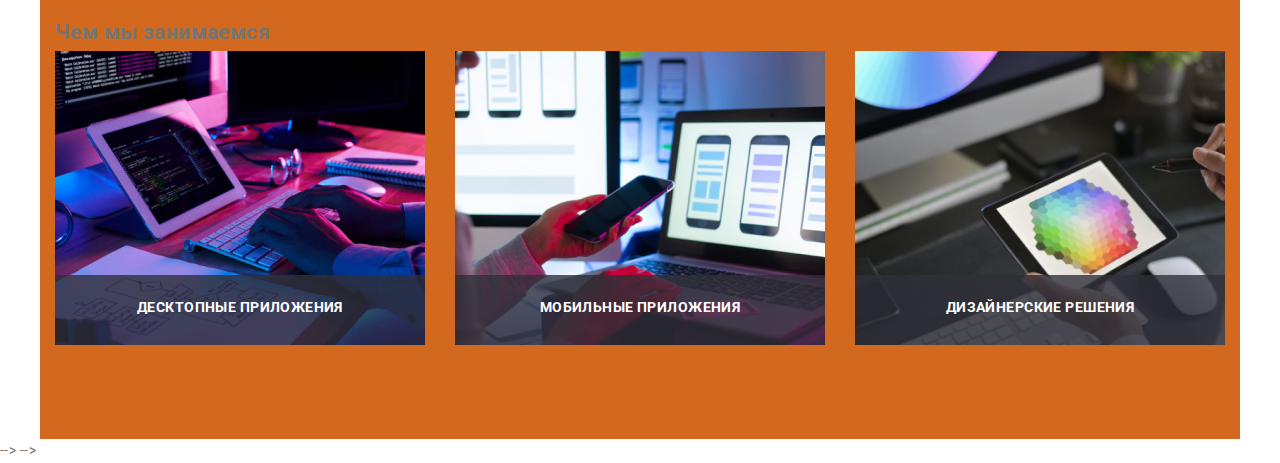
==== commit 5ce139ff: "Добавляет мобильную версию сайта" ====
--- a/index.html
+++ b/index.html
@@ -6,11 +6,11 @@
     <title>WebStudio</title>
     <link href="https://fonts.googleapis.com/css2?family=Montserrat:ital@1&family=Roboto:ital,wght@0,400;0,500;0,700;0,900;1,700&display=swap" rel="stylesheet">
     <link rel="stylesheet" href="https://cdnjs.cloudflare.com/ajax/libs/modern-normalize/1.0.0/modern-normalize.min.css">
-    <link rel="stylesheet" href="./css/styles.css">
+    <link rel="stylesheet" href="./css/main.min.css">
 
 </head>
 <body>
-<!--navigation--> 
+<!--navigation-->
   <header>
     <div class="container header-nav">
         <nav class="site-nav">
@@ -24,9 +24,9 @@
         <ul class="mail-link">
             <li class="mail-link-item">
                 <a href="mailto:info@devstudio.com" class="header-link letter">
-                    <svg class="header-link-svg">
+                    <!-- <svg class="header-link-svg">
                         <use href="./images/sprite.svg#envelope"></use>
-                    </svg>
+                    </svg> -->
                     <span>
                         info@devstudio.com
                     </span>
@@ -34,9 +34,9 @@
             </li>
             <li class="mail-link-item">
                 <a href="tel:+380961111111" class="header-link phone">
-                    <svg class="header-link-svg">
+                    <!-- <svg class="header-link-svg">
                         <use href="./images/sprite.svg#smartphone"></use>
-                    </svg>
+                    </svg> -->
                     +38 096 111 11 11
                 </a>
             </li>
@@ -98,7 +98,7 @@
         </div>
 </section>
 
-<!--team-->
+<!-- team
 <section class="team">
        <div class="container">
        <h2 class="title">Наша команда</h2>
@@ -250,7 +250,7 @@
         </div>
 </section>
 <!--clients-->
-<section class="clients">
+<!-- <section class="clients">
     <div class="container">
         <h2 class="title">Наши клиенты</h2>
         <ul class="clients-list">
@@ -298,10 +298,10 @@
             </li>
         </ul> 
     </div>  
-</section>  
+</section>   -->
 
 <!-- footer -->
-<footer>
+<!-- <footer>
     <div class="container">
         <div class="footer-address">
             <a href="">
@@ -364,9 +364,9 @@
             </div>
             
   </div>
-    </footer>
-
-    <div class="backdrop is-hidden" data-modal>
+    </footer> -->
+
+    <!-- <div class="backdrop is-hidden" data-modal>
         <div class="modal">
             <button data-modal-close>Закрыть</button>
             <form class="field">
@@ -417,6 +417,6 @@
             </form>
         </div>
     </div>
-    <script src="./js/modal.js"></script>
+    <script src="./js/modal.js"></script> --> -->
 </body>
 </html>--- a/css/main.min.css
+++ b/css/main.min.css
@@ -0,0 +1,2 @@
+.visually-hidden{position:absolute !important;clip:rect(1px 1px 1px 1px);clip:rect(1px, 1px, 1px, 1px);padding:0 !important;border:0 !important;height:1px !important;width:1px !important;overflow:hidden}html{box-sizing:border-box}*,*::before,*::after{box-sizing:inherit}h1,h2,h3,ul{margin-top:0;margin-bottom:0}img{display:block;max-width:100%;height:auto}body{font-family:'Roboto', sans-serif;font-weight:400;font-size:14px;line-height:1.71;letter-spacing:.03em;color:#757575;margin:0}ul{list-style:none;padding-left:0;margin-left:0}a:hover,a:focus{color:#2196F3}a{text-decoration:none}.container{width:100%;padding-left:15px;padding-right:15px;padding-top:60px;margin-left:auto;margin-right:auto;background-color:chocolate}@media screen and (min-width: 480px){.container{width:480px}}@media screen and (min-width: 768px){.container{width:768px}}@media screen and (min-width: 1200px){.container{width:1200px;padding-top:94px}}.current{color:#2196F3}.advantages-icon::before{content:'';display:block;height:120px;background:#F5F4FA;background-size:70px;background-position:center;background-repeat:no-repeat;margin-bottom:30px}.button{display:inline-block;width:200px;height:50px;font-family:inherit;font-weight:700;font-size:16px;line-height:1.88;background-color:#2196F3;color:#fff;padding:10px 32px;min-width:200px;text-align:center;box-shadow:0px 4px 4px rgba(0,0,0,0.15);border-radius:4px;cursor:pointer;border:0px;transition:250ms cubic-bezier(0.4, 0, 0.2, 1)}.button:hover,.button:focus{background-color:#F5F4FA;color:#212121}.header-link{display:none;text-decoration:none}@media screen and (min-width: 768px){.header-link{display:flex;align-items:center}}.mail-link{margin-left:auto}.mail-link li{display:none}@media screen and (min-width: 768px){.mail-link li{display:inline-flex;align-items:center}}.list-nav{display:none}@media screen and (min-width: 768px){.list-nav{display:flex;align-items:center}}.site-nav{display:flex;align-items:center;justify-content:center}.site-nav>li{margin-right:8px;margin-bottom:34px}.site-nav>li:last-child{margin-right:0px}.current::after{content:'';display:block;width:100%;height:4px;background-color:#2196F3;border-radius:2px;position:absolute;bottom:0;left:0}.header-link.current{position:relative;align-items:flex-end}.social-icons{display:flex;align-items:center;justify-content:center;margin-top:16px;margin-bottom:30px}.social-icons-link{display:flex;align-items:center;justify-content:center;width:44px;height:44px;border-radius:50%;background-color:#fff;transition:250ms cubic-bezier(0.4, 0, 0.2, 1)}.social-icons-link:hover,.social-icons-link:focus{background-color:#2196F3}.social-icons-link:hover .social-icons-svg,.social-icons-link:focus .social-icons-svg{fill:#fff}.social-icons-item:not(:last-child){margin-right:10px}.social-icons-svg{height:20px;width:20px;fill:#AFB1B8;transition:250ms cubic-bezier(0.4, 0, 0.2, 1)}.backdrop{position:fixed;top:0;left:0;width:100%;height:100%;background-color:rgba(0,0,0,0.2);opacity:1;transition:opacity 250ms cubic-bezier(0.4, 0, 0.2, 1);z-index:10}.backdrop.is-hidden{opacity:0;pointer-events:none;visibility:hidden}.backdrop.is-hidden .modal{transform:translate(-50%, -50%) scale(1.1)}.modal{position:absolute;top:50%;left:50%;width:528px;height:581px;border-radius:4px;background-color:#fff;transform:translate(-50%, -50%) scale(1);transition:transform 250ms cubic-bezier(0.4, 0, 0.2, 1)}.field{display:flex;flex-direction:column;padding:40px}.comment{resize:none;width:448px;height:96px;font-weight:400;font-size:14px;line-height:1.14;letter-spacing:.01em;border:1px solid;border-color:rgba(33,33,33,0.2);color:rgba(117,117,117,0.5);padding:12px 16px}.comment:hover{border-color:#2196F3}.modal-title{font-weight:700;font-size:20px;line-height:1.15;letter-spacing:.03em;text-align:center;color:#212121;margin-bottom:12px}.field-label{top:0;left:0;font-weight:400;font-size:12px;line-height:1.17;letter-spacing:.01em;color:#757575;margin-top:10px;margin-bottom:4px}.field-label.hidden-checkbox{display:flex;align-items:center;justify-content:center}.field-input{display:inline-block;width:448px;height:40px;border:1px solid;box-sizing:border-box;border-radius:4px;border-color:rgba(33,33,33,0.2);padding-left:40px}.field-input:hover+.modal-svg{fill:#2196F3}.field-input:hover{border-color:#2196F3}.agree{margin-right:5px}.agree>a{font-size:14px;line-height:1.71;letter-spacing:0.03em;color:#757575}.agree-link{color:#2196F3;text-decoration:underline}.field-button{display:inline-block;text-align:center;font-size:16px;line-height:1.88;letter-spacing:0.06em;width:200px;height:50px;background-color:#2196F3;color:#fff;box-shadow:0px 4px 4px rgba(0,0,0,0.15);border-radius:4px;cursor:pointer;border:0px;margin:0 auto}.field-button-position{padding-left:124px;padding-top:30px}.checkbox,.field-label{display:inline-block}.input-svg:focus-within .modal-svg{fill:#2196F3}.field-input-footer{display:inline-block;width:360px;height:50px;border:1px solid;box-sizing:border-box;border-radius:4px;box-shadow:0px 4px 4px rgba(0,0,0,0.15);border-color:rgba(255,255,255,0.3);background-color:transparent;margin-top:20px;padding-left:16px}.field-input-footer::placeholder{font-weight:400;font-size:16px;line-height:1.25;letter-spacing:.03em}footer .field-button{margin-left:12px}.modal-svg{position:absolute;top:70%;left:10px;transform:translateY(-50%);width:18px;height:18px;fill:#212121}.input-svg{position:relative}.checkbox{appearance:none;position:absolute}.checkbox:checked+.icon{background-image:url(../images/check.svg);background-size:contain;background-origin:border-box;border-color:transparent}.icon{display:inline-block;width:16px;height:15px;border:2px solid #212121;border-radius:4px;margin-right:8px}header>.container.header-nav{display:flex;padding-top:0px;align-items:center}.logo{margin-top:16px;margin-bottom:16px;margin-right:284px}.hero{background-color:#2F303A;text-align:center}.overlay{max-width:1600px;height:480px;margin-left:auto;margin-right:auto;background-image:linear-gradient(to right, rgba(47,48,58,0.4), rgba(47,48,58,0.4)),url(../images/Img1111.jpg);background-repeat:no-repeat;background-position:center}.main-title{font-weight:900;font-size:26px;line-height:1.62;letter-spacing:.06em;text-align:center;text-transform:uppercase;color:#fff;padding-top:118px;padding-bottom:30px}footer{background:#2F303A}footer .container{display:flex;padding-top:60px;padding-bottom:60px}.footer-logo{margin-top:6px}.join{margin-left:70px}.join>h3{margin-top:12px;display:inline-block;font-weight:700;font-size:14px;line-height:1.1;letter-spacing:.03em;text-transform:uppercase;color:#fff}footer .social-icons-link{background:var(--footer-social-icon);transition:250ms cubic-bezier(0.4, 0, 0.2, 1)}footer .social-icons-link:hover,footer .social-icons-link:focus{background-color:#2196F3}.social-icons-link:hover .social-icons-svg,.social-icons-link:focus .social-icons-svg{fill:#fff}footer .social-icons-svg{fill:#fff}.footer-address-link{text-decoration:none;font-style:normal;font-weight:400;font-size:14px;line-height:1.71;letter-spacing:.03em;color:#fff;transition:250ms cubic-bezier(0.4, 0, 0.2, 1)}.footer-list{margin-top:20px}.footer-link{text-decoration:none;font-style:normal;font-weight:400;font-size:14px;line-height:1.71;letter-spacing:.03em;color:rgba(255,255,255,0.6);transition:250ms cubic-bezier(0.4, 0, 0.2, 1)}.advantages-list{display:block}.advantages-list>li{width:450px}.advantages-title{font-family:'Roboto', sans-serif;font-weight:700;font-size:14px;line-height:1.14;letter-spacing:.03em;text-transform:uppercase;color:#212121;padding-bottom:10px}.advantages-title-margin{margin-bottom:0;margin-top:0}.antenna::before{background-image:url("../images/antenna1.svg")}.clock::before{background-image:url("../images/clock1.svg")}.diagram::before{background-image:url("../images/diagram1.svg")}.astronaut::before{background-image:url("../images/astronaut1.svg")}.services .container{padding-bottom:94px}.services-list{display:flex;justify-content:space-between}.services-list-item{position:relative;display:flex;justify-content:center;align-items:flex-end}.services-list-item::after{position:absolute;content:'';display:block;width:100%;height:70px;background-color:rgba(47,48,58,0.8);z-index:1}.services-list-item>p{position:absolute;z-index:2;color:#fff;text-transform:uppercase;font-family:inherit;font-weight:700;margin:0;padding-bottom:25px}.projects-title{font-weight:700;font-size:18px;line-height:2;letter-spacing:.06em;color:#212121;margin-top:20px}.projects-link{text-decoration:none;display:inline-block;font-weight:500;font-size:16px;line-height:1.62;letter-spacing:.03em;box-shadow:0px 3px 1px rgba(0,0,0,0.1),0px 1px 2px rgba(0,0,0,0.08),0px 2px 2px rgba(0,0,0,0.12);border-radius:4px;color:#212121;background-color:#F5F4FA;padding-left:22px;padding-right:22px;padding-top:6px;padding-bottom:6px;margin-bottom:45px;margin-right:8px;text-align:center;transition:250ms cubic-bezier(0.4, 0, 0.2, 1)}.projects-link:last-child{margin-right:0}.project-item{margin-top:4px;margin-bottom:20px;color:#757575}.portfolio-list{display:flex;flex-wrap:wrap;padding-bottom:94px}.portfolio-list-item{width:370px;margin-right:30px;margin-bottom:30px;background-color:#fff;border:1px solid #EEEEEE}.portfolio-list-item:nth-child(3n){margin-right:0px}.portfolio-list-item:nth-last-child(-n+3){margin-bottom:0px}.portfolio-list-item>a:hover p,.portfolio-list-item>a:focus p{opacity:1;transform:translateY(0)}.portfolio-list-item:hover,.portfolio-list-item:focus{box-shadow:0px 1px 1px rgba(0,0,0,0.12),0px 4px 4px rgba(0,0,0,0.06),1px 4px 6px rgba(0,0,0,0.16)}.portfolio-item-hover{position:relative;overflow:hidden}.portfolio-item-hover>p{position:absolute;left:0;top:0;transform:translateY(100%);display:flex;align-items:center;font-family:inherit;font-weight:400;font-size:18px;line-height:1.56;letter-spacing:.03em;margin:0;padding:24px;opacity:0;transition-duration:250ms;transition-timing-function:cubic-bezier(0.4, 0, 0.2, 1);color:#fff;background-color:rgba(33,150,243,0.9);width:100%;height:100%}.team{padding-bottom:94px;background-color:#F5F4FA}.team-list{display:flex;justify-content:space-between}.team-member{background:#fff;box-shadow:0px 1px 3px rgba(0,0,0,0.12),0px 1px 1px rgba(0,0,0,0.14),0px 2px 1px rgba(0,0,0,0.2);border-radius:0px 0px 4px 4px}.team-member:not(:last-child){margin-right:30px}.name{font-weight:500;font-size:16px;line-height:1.19;letter-spacing:.03em;text-align:center;color:#212121;padding-top:30px;padding-bottom:10px}.position{font-weight:400;font-size:16px;line-height:1.19;letter-spacing:.03em;text-align:center;color:#757575;margin:0}.clients-list{display:flex;justify-content:space-between;padding-bottom:94px}.clients-item-link{height:90px;width:170px;border:1px solid #AFB1B8;border-radius:4px;display:flex;align-items:center;justify-content:center;transition:250ms cubic-bezier(0.4, 0, 0.2, 1)}.clients-item-link:hover .clients-icons-svg,.clients-item-link:focus .clients-icons-svg{fill:#2196F3}.clients-item-link:hover,.clients-item-link:focus{border-color:#2196F3}.clients-icons-svg{fill:#AFB1B8;transition:250ms cubic-bezier(0.4, 0, 0.2, 1)}
+/*# sourceMappingURL=main.min.css.map */